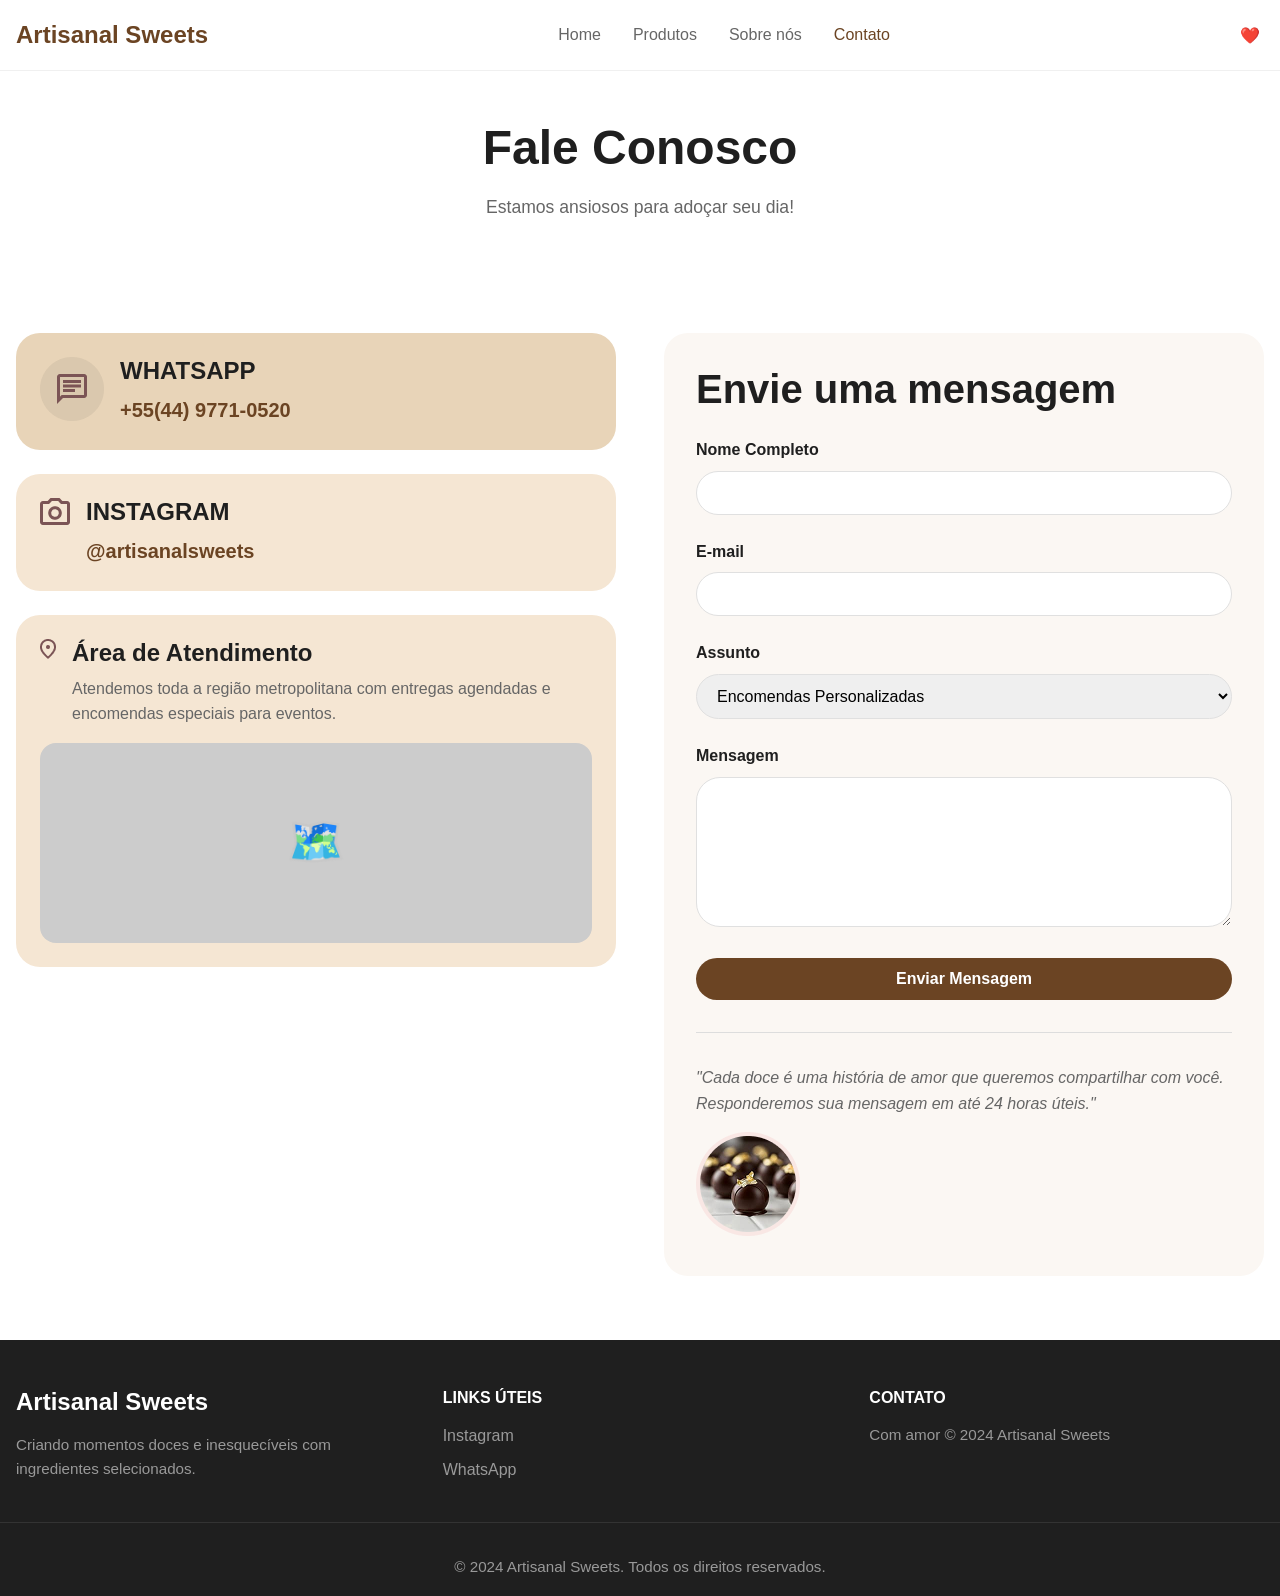
==== contato.html @ 9873045a "4 tela atualizada" ====
<!DOCTYPE html>
<html lang="pt-BR">
<head>
    <meta charset="UTF-8">
    <meta name="viewport" content="width=device-width, initial-scale=1.0">
    <title>Contato - Artisanal Sweets</title>
    <link rel="stylesheet" href="styles.css">
</head>
<body>
    <!-- NAVEGAÇÃO -->
    <nav>
        <div class="container">
            <a href="index.html" class="logo">Artisanal Sweets</a>
            <ul class="nav-links">
                <li><a href="index.html">Home</a></li>
                <li><a href="produtos.html">Produtos</a></li>
                <li><a href="sobre.html">Sobre nós</a></li>
                <li><a href="contato.html" class="active">Contato</a></li>
            </ul>
            <span class="heart-icon">❤️</span>
        </div>
    </nav>

    <!-- HEADER -->
    <section style="padding: 3rem 0; text-align: center;">
        <div class="container">
            <h1>Fale Conosco</h1>
            <p style="font-size: 1.1rem; margin-top: 1rem;">
                Estamos ansiosos para adoçar seu dia!
            </p>
        </div>
    </section>

    <!-- CONTEÚDO PRINCIPAL -->
    <section style="padding: 4rem 0;">
        <div class="container">
            <div style="display: grid; grid-template-columns: 1fr 1fr; gap: 3rem;">
                <!-- LEFT - CONTACT INFO -->
                <div>
                    <!-- WhatsApp -->
                    <div style="background-color: #E8D4B8; border-radius: 1.5rem; padding: 1.5rem; margin-bottom: 1.5rem;">
                        <div style="display: flex; gap: 1rem; align-items: flex-start;">
                            <img src="png/Overlay.png" alt="img whatsapp">
                            <div>
                                <h3 style="color: var(--text-dark); margin-bottom: 0.5rem;">WHATSAPP</h3>
                                <p style="color: var(--primary-color); font-weight: 600; font-size: 1.25rem;">+55(44) 9771-0520</p>
                            </div>
                        </div>
                    </div>

                    <!-- Instagram -->
                    <div style="background-color: var(--accent-light); border-radius: 1.5rem; padding: 1.5rem; margin-bottom: 1.5rem;">
                        <div style="display: flex; gap: 1rem; align-items: flex-start;">
                            <img src="png/Icon-foto.png" alt="Icone foto instagram">
                            <div>
                                <h3 style="color: var(--text-dark); margin-bottom: 0.5rem;">INSTAGRAM</h3>
                                <p style="color: var(--primary-color); font-weight: 600; font-size: 1.25rem;">@artisanalsweets</p>
                            </div>
                        </div>
                    </div>

                    <!-- Área de Atendimento -->
                    <div style="background-color: var(--accent-light); border-radius: 1.5rem; padding: 1.5rem;">
                        <div style="display: flex; gap: 1rem; align-items: flex-start; margin-bottom: 1rem;">
                            <img src="png/Icon-loc.png" alt="Icone foto localidade">
                            <div>
                                <h3 style="color: var(--text-dark); margin-bottom: 0.5rem;">Área de Atendimento</h3>
                                <p style="color: var(--text-gray);">
                                    Atendemos toda a região metropolitana com entregas agendadas e encomendas especiais para eventos.
                                </p>
                            </div>
                        </div>
                        <div style="background-color: #CCC; border-radius: 1rem; height: 200px; display: flex; align-items: center; justify-content: center; font-size: 3rem;">
                            🗺️
                        </div>
                    </div>
                </div>

                <!-- RIGHT - FORM -->
                <div style="background-color: var(--accent-lighter); border-radius: 1.5rem; padding: 2rem;">
                    <h2 style="margin-bottom: 1.5rem;">Envie uma mensagem</h2>
                    <form onsubmit="enviarFormulario(event)">
                        <!-- Nome -->
                        <div class="form-group">
                            <label for="nome">Nome Completo</label>
                            <input type="text" id="nome" name="nome" required>
                        </div>

                        <!-- Email -->
                        <div class="form-group">
                            <label for="email">E-mail</label>
                            <input type="email" id="email" name="email" required>
                        </div>

                        <!-- Assunto -->
                        <div class="form-group">
                            <label for="assunto">Assunto</label>
                            <select id="assunto" name="assunto" required>
                                <option>Encomendas Personalizadas</option>
                                <option>Dúvidas sobre Produtos</option>
                                <option>Sugestões e Feedback</option>
                                <option>Parcerias</option>
                                <option>Outro</option>
                            </select>
                        </div>

                        <!-- Mensagem -->
                        <div class="form-group">
                            <label for="mensagem">Mensagem</label>
                            <textarea id="mensagem" name="mensagem" required></textarea>
                        </div>

                        <!-- Submit -->
                        <button type="submit" class="btn btn-primary btn-block" style="padding: 0.75rem 2rem; font-size: 1rem;">
                            Enviar Mensagem
                        </button>
                    </form>

                    <!-- Testimonial -->
                    <div style="margin-top: 2rem; padding-top: 2rem; border-top: 1px solid #DDD;">
                        <p style="color: var(--text-gray); font-style: italic; margin-bottom: 1rem;">
                            "Cada doce é uma história de amor que queremos compartilhar com você. Responderemos sua mensagem em até 24 horas úteis."
                        </p>
                        <img src="png/img-feed-cliente.png" alt="dilema">
                    </div>
                </div>
            </div>
        </div>
    </section>

    <!-- FOOTER -->
    <footer>
        <div class="container">
            <div>
                <h3>Artisanal Sweets</h3>
                <p>Criando momentos doces e inesquecíveis com ingredientes selecionados.</p>
            </div>
            <div>
                <h4>LINKS ÚTEIS</h4>
                <ul>
                    <li><a href="https://instagram.com/artisanalsweets" target="_blank">Instagram</a></li>
                    <li><a href="https://wa.me/5511999998888" target="_blank">WhatsApp</a></li>
                </ul>
            </div>
            <div>
                <h4>CONTATO</h4>
                <p>Com amor © 2024 Artisanal Sweets</p>
            </div>
        </div>
        <div class="footer-bottom">
            <p>© 2024 Artisanal Sweets. Todos os direitos reservados.</p>
        </div>
    </footer>

    <script>
        function enviarFormulario(event) {
            event.preventDefault();
            
            const nome = document.getElementById('nome').value;
            const email = document.getElementById('email').value;
            const assunto = document.getElementById('assunto').value;
            const mensagem = document.getElementById('mensagem').value;
            
            // Aqui você pode enviar os dados para um servidor
            // Por enquanto, apenas mostramos um alerta
            alert(`Obrigado ${nome}! Responderemos sua mensagem em até 24 horas úteis.`);
            
            // Limpar o formulário
            event.target.reset();
        }
    </script>
</body>
</html>
---- styles.css ----
/* ============================================
   ARTISANAL SWEETS - ESTILOS GLOBAIS
   Design elegante e moderno para confeitaria
   ============================================ */

* {
  margin: 0;
  padding: 0;
  box-sizing: border-box;
}

:root {
  --primary-color: #6B4423;
  --primary-dark: #5A3A1F;
  --primary-light: #D4B5A0;
  --accent-light: #F5E6D3;
  --accent-lighter: #FBF7F3;
  --text-dark: #1F1F1F;
  --text-gray: #666666;
  --border-color: #E0E0E0;
  --shadow: 0 4px 6px rgba(0, 0, 0, 0.1);
  --shadow-lg: 0 10px 25px rgba(0, 0, 0, 0.15);
}

html {
  scroll-behavior: smooth;
}

body {
  font-family: 'Segoe UI', Tahoma, Geneva, Verdana, sans-serif;
  color: var(--text-dark);
  background-color: #FFFFFF;
  line-height: 1.6;
}

/* ============================================
   TIPOGRAFIA
   ============================================ */

h1, h2, h3, h4, h5, h6 {
  font-weight: 700;
  line-height: 1.2;
}

h1 {
  font-size: 3rem;
}

h2 {
  font-size: 2.5rem;
}

h3 {
  font-size: 1.5rem;
}

p {
  font-size: 1rem;
  color: var(--text-gray);
}

/* ============================================
   CONTAINER E LAYOUT
   ============================================ */

.container {
  max-width: 1280px;
  margin: 0 auto;
  padding: 0 1rem;
}

/* ============================================
   NAVEGAÇÃO
   ============================================ */

nav {
  position: sticky;
  top: 0;
  z-index: 50;
  background-color: rgba(255, 255, 255, 0.8);
  backdrop-filter: blur(10px);
  border-bottom: 1px solid #F0F0F0;
}

nav .container {
  display: flex;
  justify-content: space-between;
  align-items: center;
  padding: 1rem;
}

nav .logo {
  font-size: 1.5rem;
  font-weight: 700;
  color: var(--primary-color);
  text-decoration: none;
}

nav .nav-links {
  display: flex;
  gap: 2rem;
  align-items: center;
  list-style: none;
}

nav .nav-links a {
  text-decoration: none;
  color: var(--text-gray);
  font-weight: 500;
  transition: color 0.3s ease;
}

nav .nav-links a:hover,
nav .nav-links a.active {
  color: var(--primary-color);
}

nav .heart-icon {
  width: 1.5rem;
  height: 1.5rem;
  color: var(--primary-color);
}

/* ============================================
   BOTÕES
   ============================================ */

.btn {
  display: inline-block;
  padding: 0.75rem 2rem;
  border-radius: 50px;
  font-weight: 600;
  text-decoration: none;
  transition: all 0.3s ease;
  border: none;
  cursor: pointer;
  font-size: 1rem;
}

.btn-primary {
  background-color: var(--primary-color);
  color: white;
}

.btn-primary:hover {
  background-color: var(--primary-dark);
  box-shadow: var(--shadow-lg);
}

.btn-secondary {
  background-color: transparent;
  color: var(--primary-color);
  border: 2px solid var(--primary-color);
}

.btn-secondary:hover {
  background-color: var(--accent-lighter);
}

.btn-block {
  width: 100%;
  display: block;
  text-align: center;
}

/* ============================================
   CARDS
   ============================================ */

.card {
  background-color: white;
  border-radius: 1.5rem;
  overflow: hidden;
  box-shadow: var(--shadow);
  transition: box-shadow 0.3s ease;
}

.card:hover {
  box-shadow: var(--shadow-lg);
}

.card-image {
  width: 100%;
  height: 16rem;
  background: linear-gradient(135deg, #D4B5A0 0%, #8B6F47 100%);
  display: flex;
  align-items: center;
  justify-content: center;
  font-size: 3.5rem;
}

.card-body {
  padding: 1.5rem;
}

.card-category {
  display: inline-block;
  background-color: var(--accent-light);
  color: var(--primary-color);
  padding: 0.25rem 0.75rem;
  border-radius: 50px;
  font-size: 0.75rem;
  font-weight: 600;
  margin-bottom: 0.75rem;
  text-transform: uppercase;
}

.card-title {
  font-size: 1.25rem;
  font-weight: 700;
  color: var(--text-dark);
  margin-bottom: 0.5rem;
}

.card-description {
  font-size: 0.9rem;
  color: var(--text-gray);
  margin-bottom: 1rem;
}

.card-price {
  font-size: 1.75rem;
  font-weight: 700;
  color: var(--primary-color);
  margin-bottom: 1rem;
}

/* ============================================
   GRID
   ============================================ */

.grid {
  display: grid;
  gap: 2rem;
}

.grid-2 {
  grid-template-columns: repeat(auto-fit, minmax(300px, 1fr));
}

.grid-3 {
  grid-template-columns: repeat(auto-fit, minmax(300px, 1fr));
}

@media (min-width: 768px) {
  .grid-2 {
    grid-template-columns: repeat(2, 1fr);
  }
  
  .grid-3 {
    grid-template-columns: repeat(3, 1fr);
  }
}

/* ============================================
   SEÇÕES
   ============================================ */

section {
  padding: 4rem 0;
}

.section-header {
  margin-bottom: 3rem;
}

.section-label {
  font-size: 0.875rem;
  font-weight: 600;
  color: var(--primary-color);
  text-transform: uppercase;
  letter-spacing: 1px;
  margin-bottom: 0.5rem;
}

.section-title {
  font-size: 2.5rem;
  font-weight: 700;
  color: var(--text-dark);
  margin-bottom: 1rem;
}

.section-subtitle {
  font-size: 1.1rem;
  color: var(--text-gray);
  max-width: 600px;
}

/* ============================================
   HERO SECTION
   ============================================ */

.hero {
  background: linear-gradient(to bottom, #FBF7F3, white);
  padding: 5rem 0;
}

.hero-content {
  display: grid;
  grid-template-columns: 1fr 1fr;
  gap: 3rem;
  align-items: center;
}

.hero-text h1 {
  font-size: 3.5rem;
  margin-bottom: 1.5rem;
  line-height: 1.2;
}

.hero-text p {
  font-size: 1.1rem;
  margin-bottom: 2rem;
  line-height: 1.8;
}

.hero-buttons {
  display: flex;
  gap: 1rem;
  flex-wrap: wrap;
}

.hero-grid {
  display: grid;
  grid-template-columns: repeat(2, 1fr);
  gap: 1rem;
  height: 100%;
}

.hero-grid-item {
  border-radius: 2rem;
  display: flex;
  align-items: center;
  justify-content: center;
  font-size: 3rem;
  min-height: 200px;
}

@media (max-width: 768px) {
  .hero-content {
    grid-template-columns: 1fr;
  }
  
  .hero-text h1 {
    font-size: 2.5rem;
  }
  
  .hero-buttons {
    flex-direction: column;
  }
  
  .btn {
    width: 100%;
    text-align: center;
  }
}

/* ============================================
   FEATURES SECTION
   ============================================ */

.features {
  background-color: white;
}

.feature-item {
  text-align: center;
}

.feature-icon {
  width: 4rem;
  height: 4rem;
  background-color: var(--accent-light);
  border-radius: 50%;
  display: flex;
  align-items: center;
  justify-content: center;
  margin: 0 auto 1rem;
  font-size: 2rem;
}

.feature-item h3 {
  font-size: 1.25rem;
  margin-bottom: 0.5rem;
}

.feature-item p {
  color: var(--text-gray);
}

/* ============================================
   TESTIMONIAL
   ============================================ */

.testimonial {
  background-color: var(--accent-light);
  text-align: center;
  padding: 3rem 2rem;
}

.testimonial-text {
  font-size: 1.75rem;
  font-weight: 600;
  color: var(--text-dark);
  margin-bottom: 2rem;
  font-style: italic;
}

.testimonial-author {
  display: flex;
  align-items: center;
  justify-content: center;
  gap: 1rem;
}

.testimonial-avatar {
  width: 3rem;
  height: 3rem;
  border-radius: 50%;
  background: linear-gradient(135deg, #D4B5A0 0%, #8B6F47 100%);
  display: flex;
  align-items: center;
  justify-content: center;
  font-size: 1.5rem;
}

.testimonial-info h4 {
  font-weight: 700;
  margin-bottom: 0.25rem;
}

.testimonial-info p {
  font-size: 0.9rem;
  color: var(--text-gray);
}

/* ============================================
   FORMULÁRIO
   ============================================ */

.form-group {
  margin-bottom: 1.5rem;
}

.form-group label {
  display: block;
  font-weight: 600;
  color: var(--text-dark);
  margin-bottom: 0.5rem;
}

.form-group input,
.form-group textarea,
.form-group select {
  width: 100%;
  padding: 0.75rem 1rem;
  border: 1px solid var(--border-color);
  border-radius: 50px;
  font-family: inherit;
  font-size: 1rem;
  transition: border-color 0.3s ease;
}

.form-group textarea {
  border-radius: 1.5rem;
  resize: vertical;
  min-height: 150px;
}

.form-group input:focus,
.form-group textarea:focus,
.form-group select:focus {
  outline: none;
  border-color: var(--primary-color);
}

/* ============================================
   FOOTER
   ============================================ */

footer {
  background-color: #1F1F1F;
  color: white;
  padding: 3rem 0 1rem;
}

footer .container {
  display: grid;
  grid-template-columns: repeat(auto-fit, minmax(250px, 1fr));
  gap: 2rem;
  margin-bottom: 2rem;
}

footer h3,
footer h4 {
  color: white;
  margin-bottom: 1rem;
}

footer p {
  color: #999;
  font-size: 0.95rem;
}

footer a {
  color: #999;
  text-decoration: none;
  transition: color 0.3s ease;
}

footer a:hover {
  color: white;
}

footer ul {
  list-style: none;
}

footer li {
  margin-bottom: 0.5rem;
}

.footer-bottom {
  border-top: 1px solid #333;
  padding-top: 2rem;
  text-align: center;
  color: #999;
}

/* ============================================
   FILTROS
   ============================================ */

.filters {
  display: flex;
  flex-wrap: wrap;
  gap: 0.75rem;
  margin-bottom: 2rem;
}

.filter-btn {
  padding: 0.5rem 1.5rem;
  border-radius: 50px;
  font-weight: 600;
  border: none;
  cursor: pointer;
  transition: all 0.3s ease;
  background-color: #E0E0E0;
  color: var(--text-gray);
}

.filter-btn.active {
  background-color: var(--primary-color);
  color: white;
}

.filter-btn:hover {
  background-color: #D0D0D0;
}

.filter-btn.active:hover {
  background-color: var(--primary-dark);
}

/* ============================================
   RESPONSIVE
   ============================================ */

@media (max-width: 768px) {
  h1 {
    font-size: 2rem;
  }
  
  h2 {
    font-size: 1.75rem;
  }
  
  section {
    padding: 2rem 0;
  }
  
  nav .nav-links {
    display: none;
  }
  
  .grid-3 {
    grid-template-columns: 1fr;
  }
}

@media (max-width: 480px) {
  .container {
    padding: 0 0.75rem;
  }
  
  h1 {
    font-size: 1.75rem;
  }
  
  h2 {
    font-size: 1.5rem;
  }
  
  .btn {
    padding: 0.6rem 1.5rem;
    font-size: 0.9rem;
  }
}
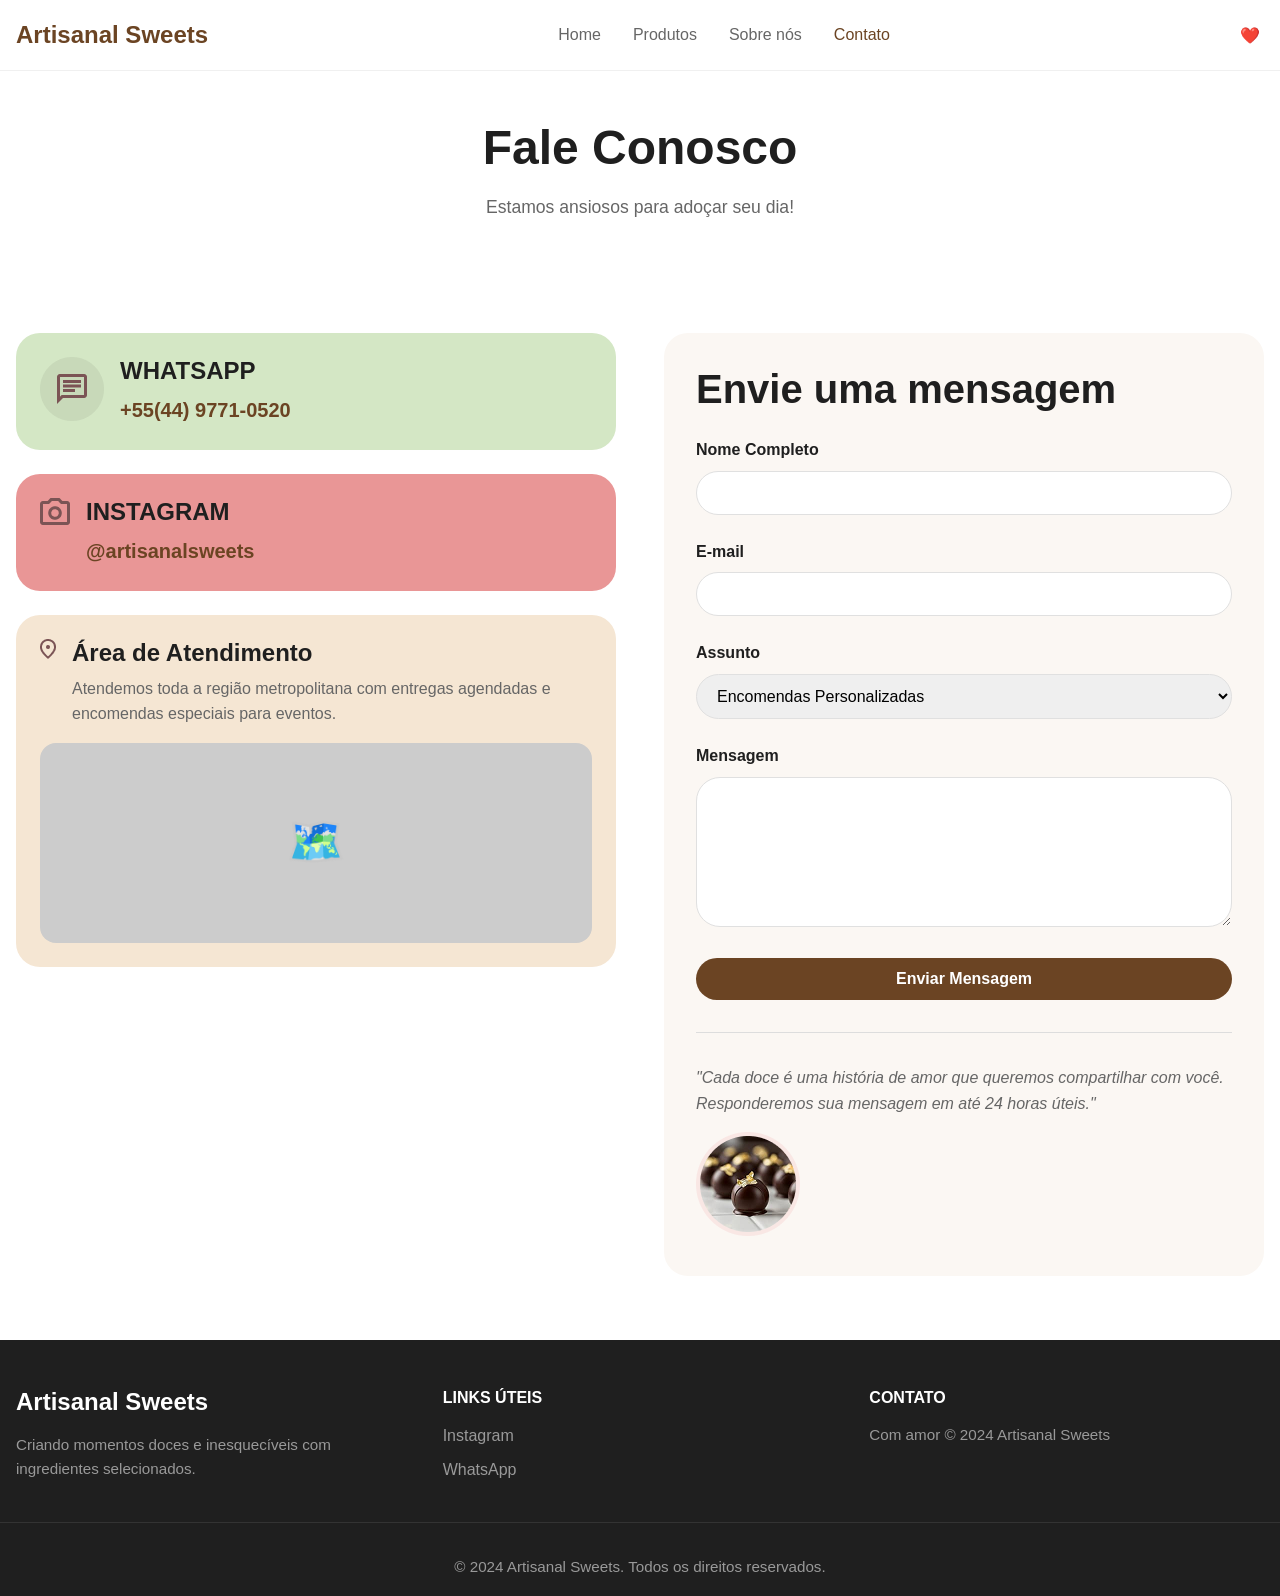
==== commit 829a75e5: "cores produtos" ====
--- a/contato.html
+++ b/contato.html
@@ -38,7 +38,7 @@
                 <!-- LEFT - CONTACT INFO -->
                 <div>
                     <!-- WhatsApp -->
-                    <div style="background-color: #E8D4B8; border-radius: 1.5rem; padding: 1.5rem; margin-bottom: 1.5rem;">
+                    <div style="background-color: #d4e7c5; border-radius: 1.5rem; padding: 1.5rem; margin-bottom: 1.5rem;">
                         <div style="display: flex; gap: 1rem; align-items: flex-start;">
                             <img src="png/Overlay.png" alt="img whatsapp">
                             <div>
@@ -49,7 +49,7 @@
                     </div>
 
                     <!-- Instagram -->
-                    <div style="background-color: var(--accent-light); border-radius: 1.5rem; padding: 1.5rem; margin-bottom: 1.5rem;">
+                    <div style="background-color: #e99696; border-radius: 1.5rem; padding: 1.5rem; margin-bottom: 1.5rem;">
                         <div style="display: flex; gap: 1rem; align-items: flex-start;">
                             <img src="png/Icon-foto.png" alt="Icone foto instagram">
                             <div>
@@ -139,7 +139,7 @@
                 <h4>LINKS ÚTEIS</h4>
                 <ul>
                     <li><a href="https://instagram.com/artisanalsweets" target="_blank">Instagram</a></li>
-                    <li><a href="https://wa.me/5511999998888" target="_blank">WhatsApp</a></li>
+                    <li><a href="https://wa.me/5544977105200" target="_blank">WhatsApp</a></li>
                 </ul>
             </div>
             <div>
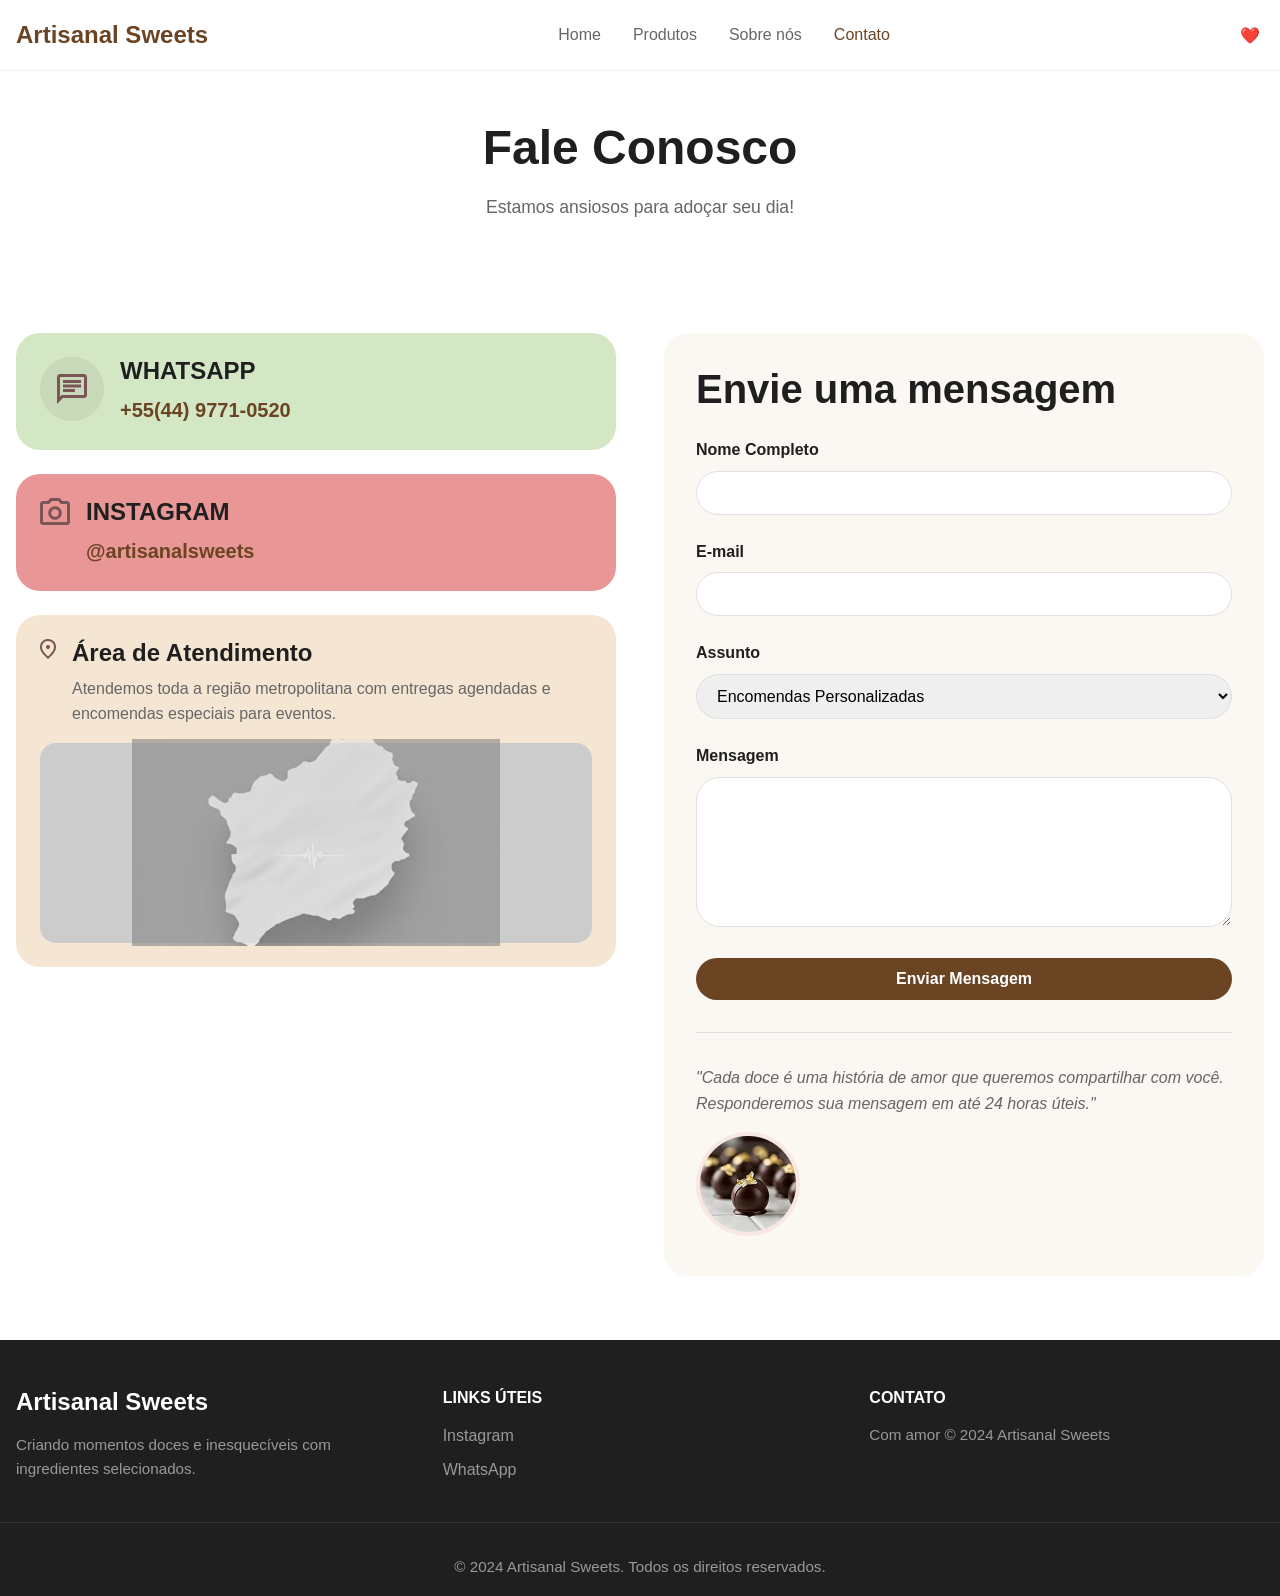
==== commit 394c4816: "Mapa de loc" ====
--- a/contato.html
+++ b/contato.html
@@ -71,7 +71,7 @@
                             </div>
                         </div>
                         <div style="background-color: #CCC; border-radius: 1rem; height: 200px; display: flex; align-items: center; justify-content: center; font-size: 3rem;">
-                            🗺️
+                            <img src="png/Map-of-service-area (1).png" alt="Mapa de localidade">
                         </div>
                     </div>
                 </div>
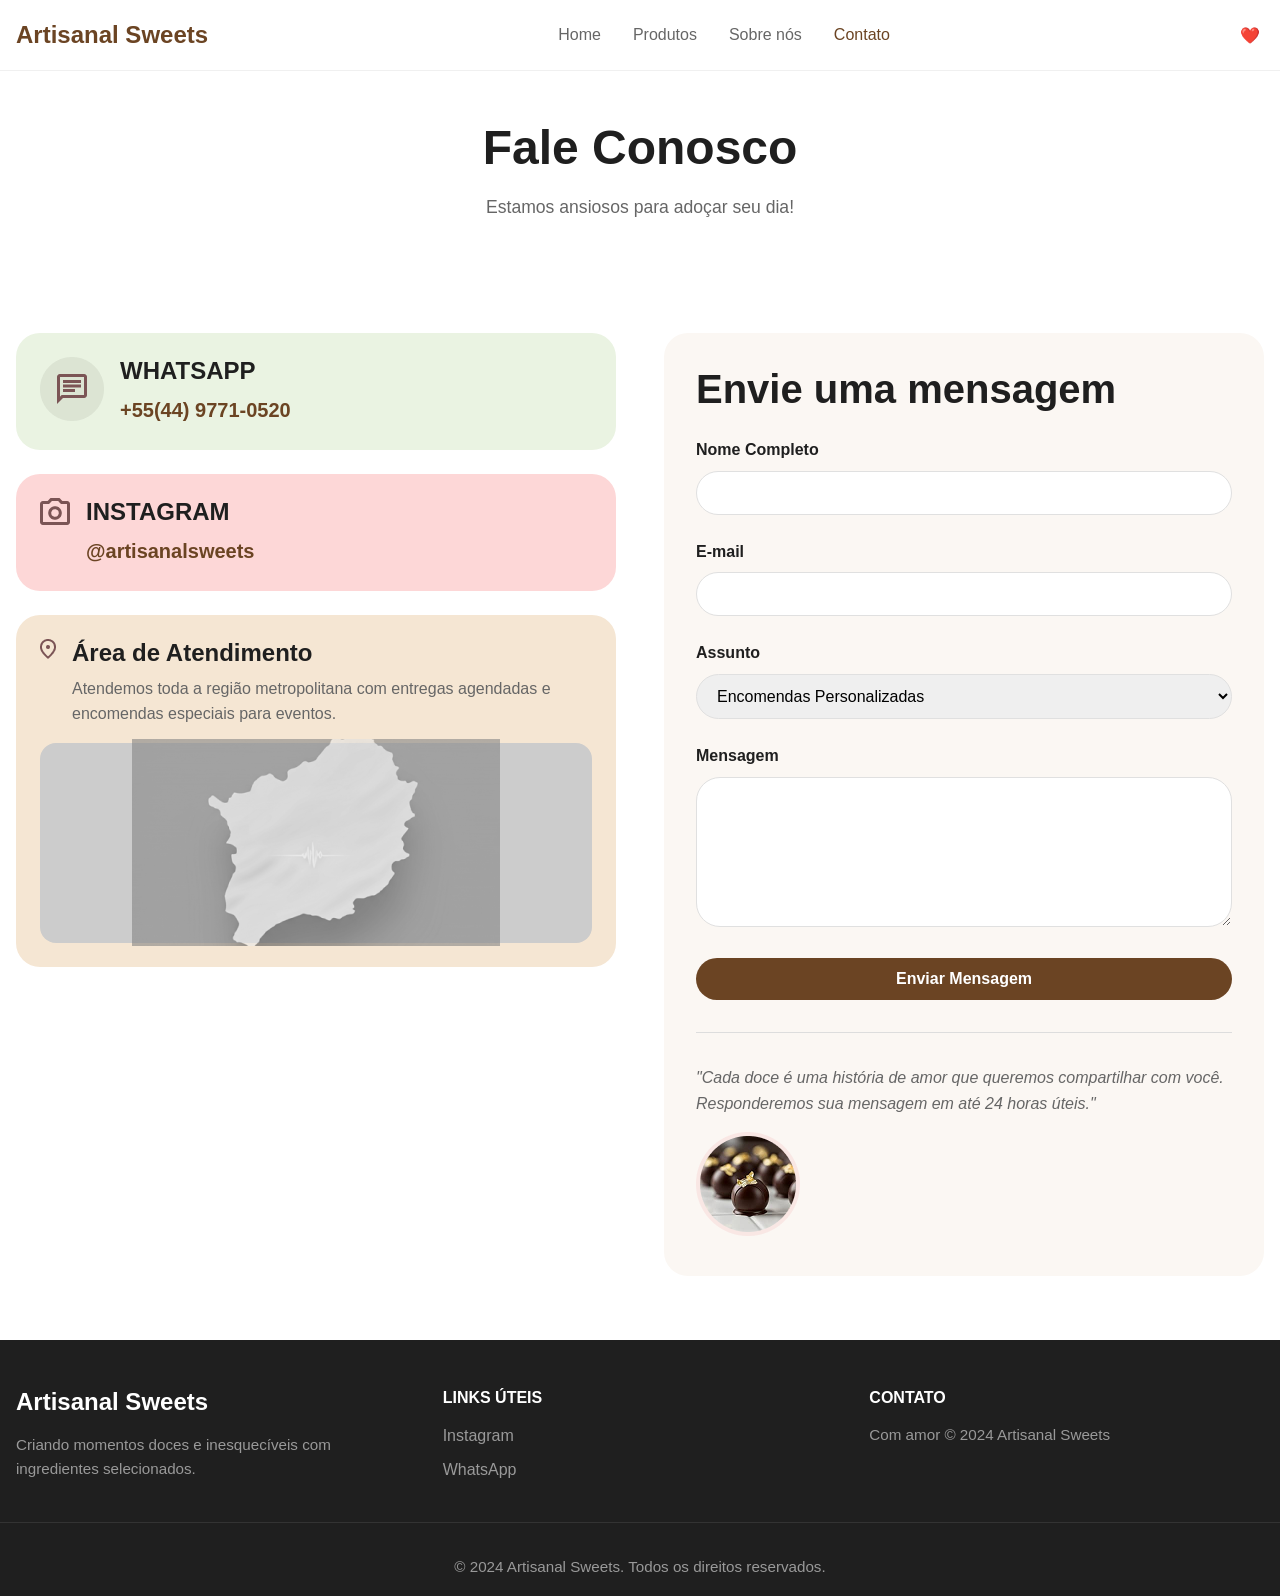
==== commit e26b425d: "commit teste" ====
--- a/contato.html
+++ b/contato.html
@@ -38,7 +38,7 @@
                 <!-- LEFT - CONTACT INFO -->
                 <div>
                     <!-- WhatsApp -->
-                    <div style="background-color: #d4e7c5; border-radius: 1.5rem; padding: 1.5rem; margin-bottom: 1.5rem;">
+                    <div style="background-color: #eaf3e2; border-radius: 1.5rem; padding: 1.5rem; margin-bottom: 1.5rem;">
                         <div style="display: flex; gap: 1rem; align-items: flex-start;">
                             <img src="png/Overlay.png" alt="img whatsapp">
                             <div>
@@ -49,7 +49,7 @@
                     </div>
 
                     <!-- Instagram -->
-                    <div style="background-color: #e99696; border-radius: 1.5rem; padding: 1.5rem; margin-bottom: 1.5rem;">
+                    <div style="background-color: #fdd7d7; border-radius: 1.5rem; padding: 1.5rem; margin-bottom: 1.5rem;">
                         <div style="display: flex; gap: 1rem; align-items: flex-start;">
                             <img src="png/Icon-foto.png" alt="Icone foto instagram">
                             <div>
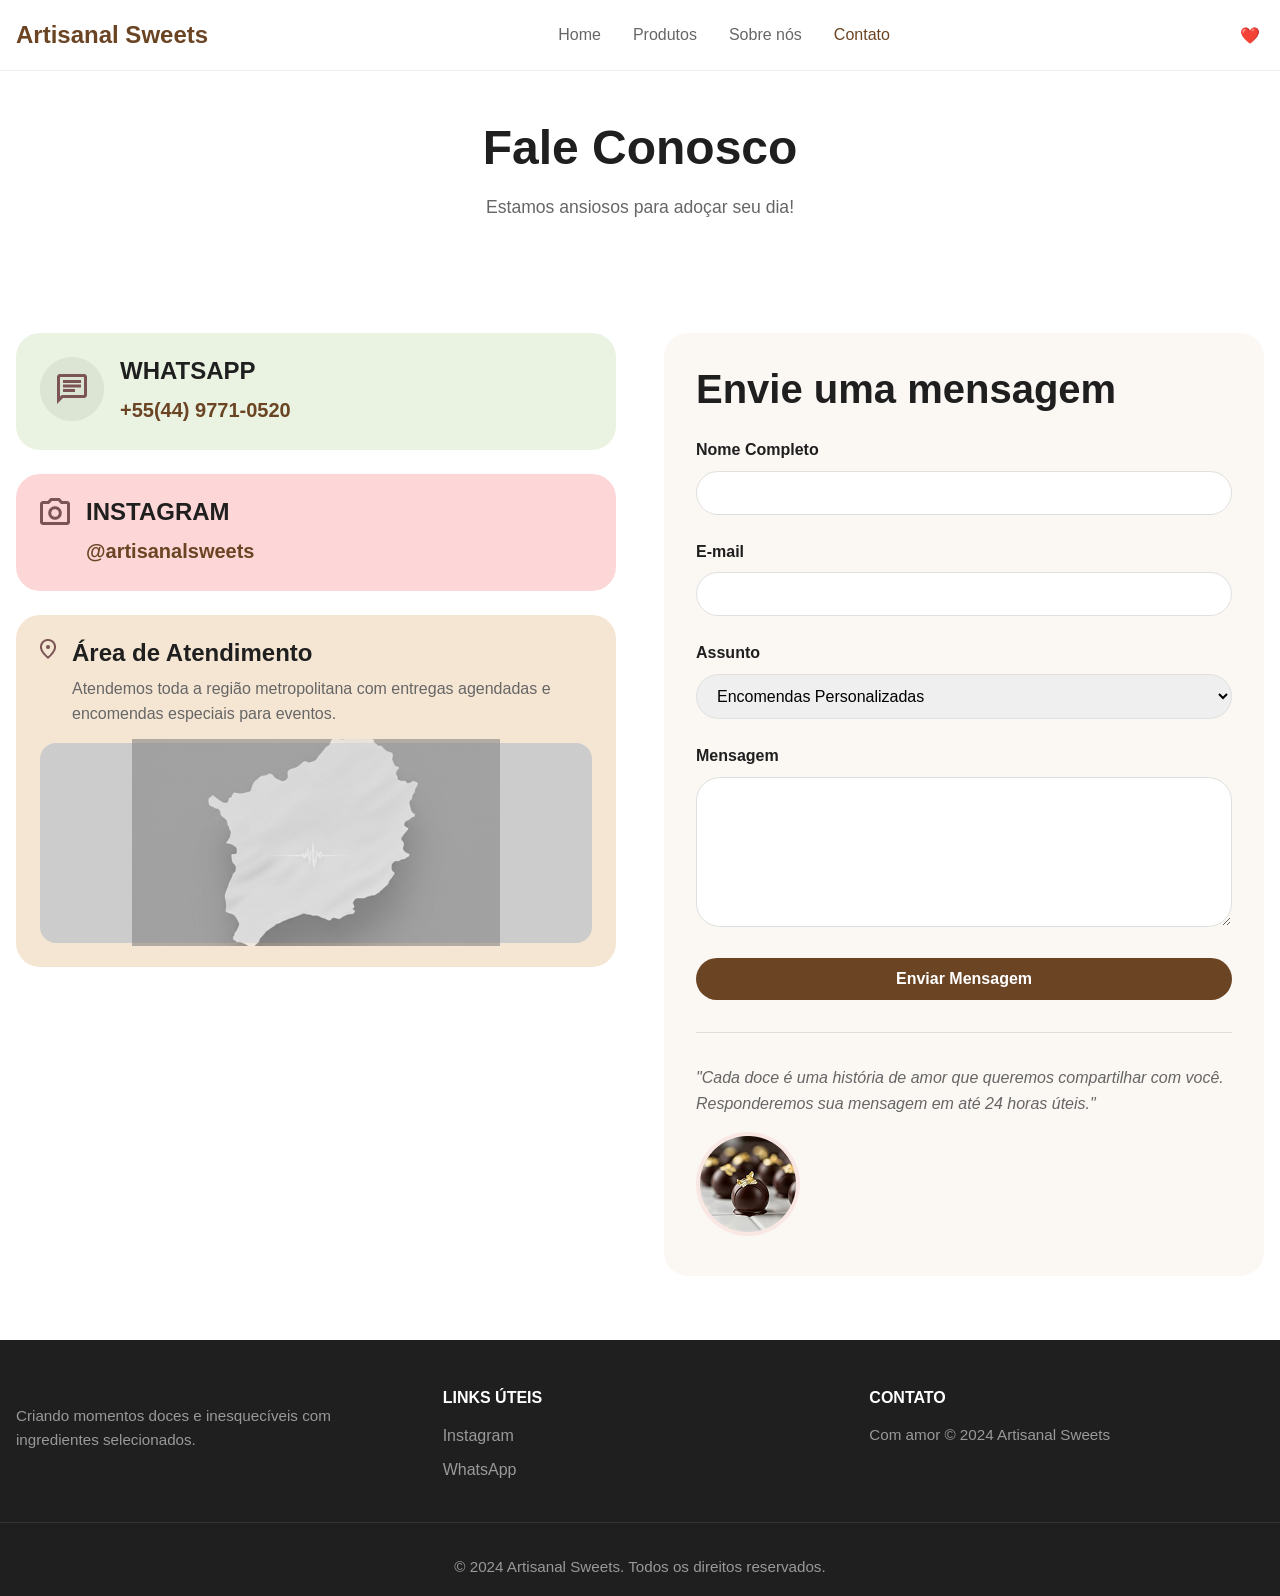
==== commit ba42009a: "fonte alterada" ====
--- a/contato.html
+++ b/contato.html
@@ -132,7 +132,7 @@
     <footer>
         <div class="container">
             <div>
-                <h3>Artisanal Sweets</h3>
+                <h3 style="font-family: 'Times New Roman', Times, serif;" Artisanal Sweets></h3>
                 <p>Criando momentos doces e inesquecíveis com ingredientes selecionados.</p>
             </div>
             <div>
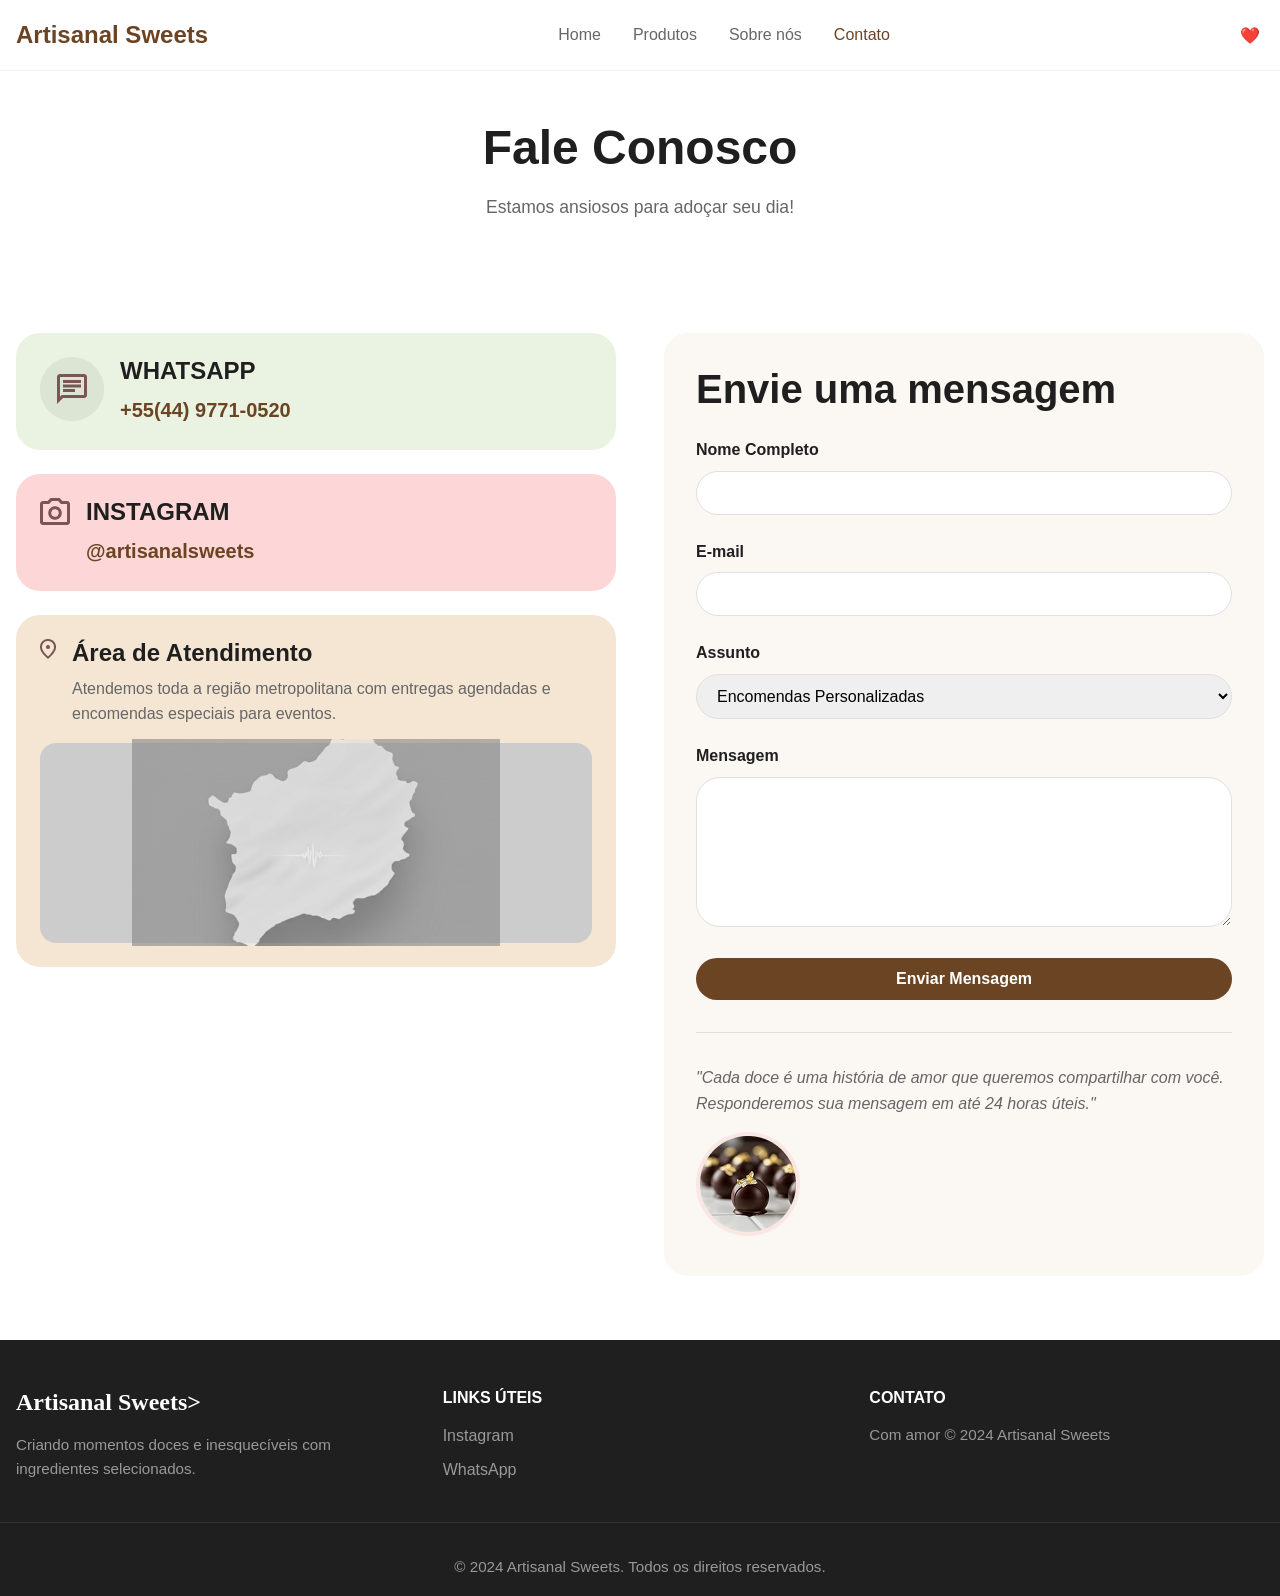
==== commit 81a13450: "alteracoes" ====
--- a/contato.html
+++ b/contato.html
@@ -132,7 +132,7 @@
     <footer>
         <div class="container">
             <div>
-                <h3 style="font-family: 'Times New Roman', Times, serif;" Artisanal Sweets></h3>
+                <h3 style="font-family: 'Times New Roman', Times, serif;">Artisanal Sweets></h3>
                 <p>Criando momentos doces e inesquecíveis com ingredientes selecionados.</p>
             </div>
             <div>
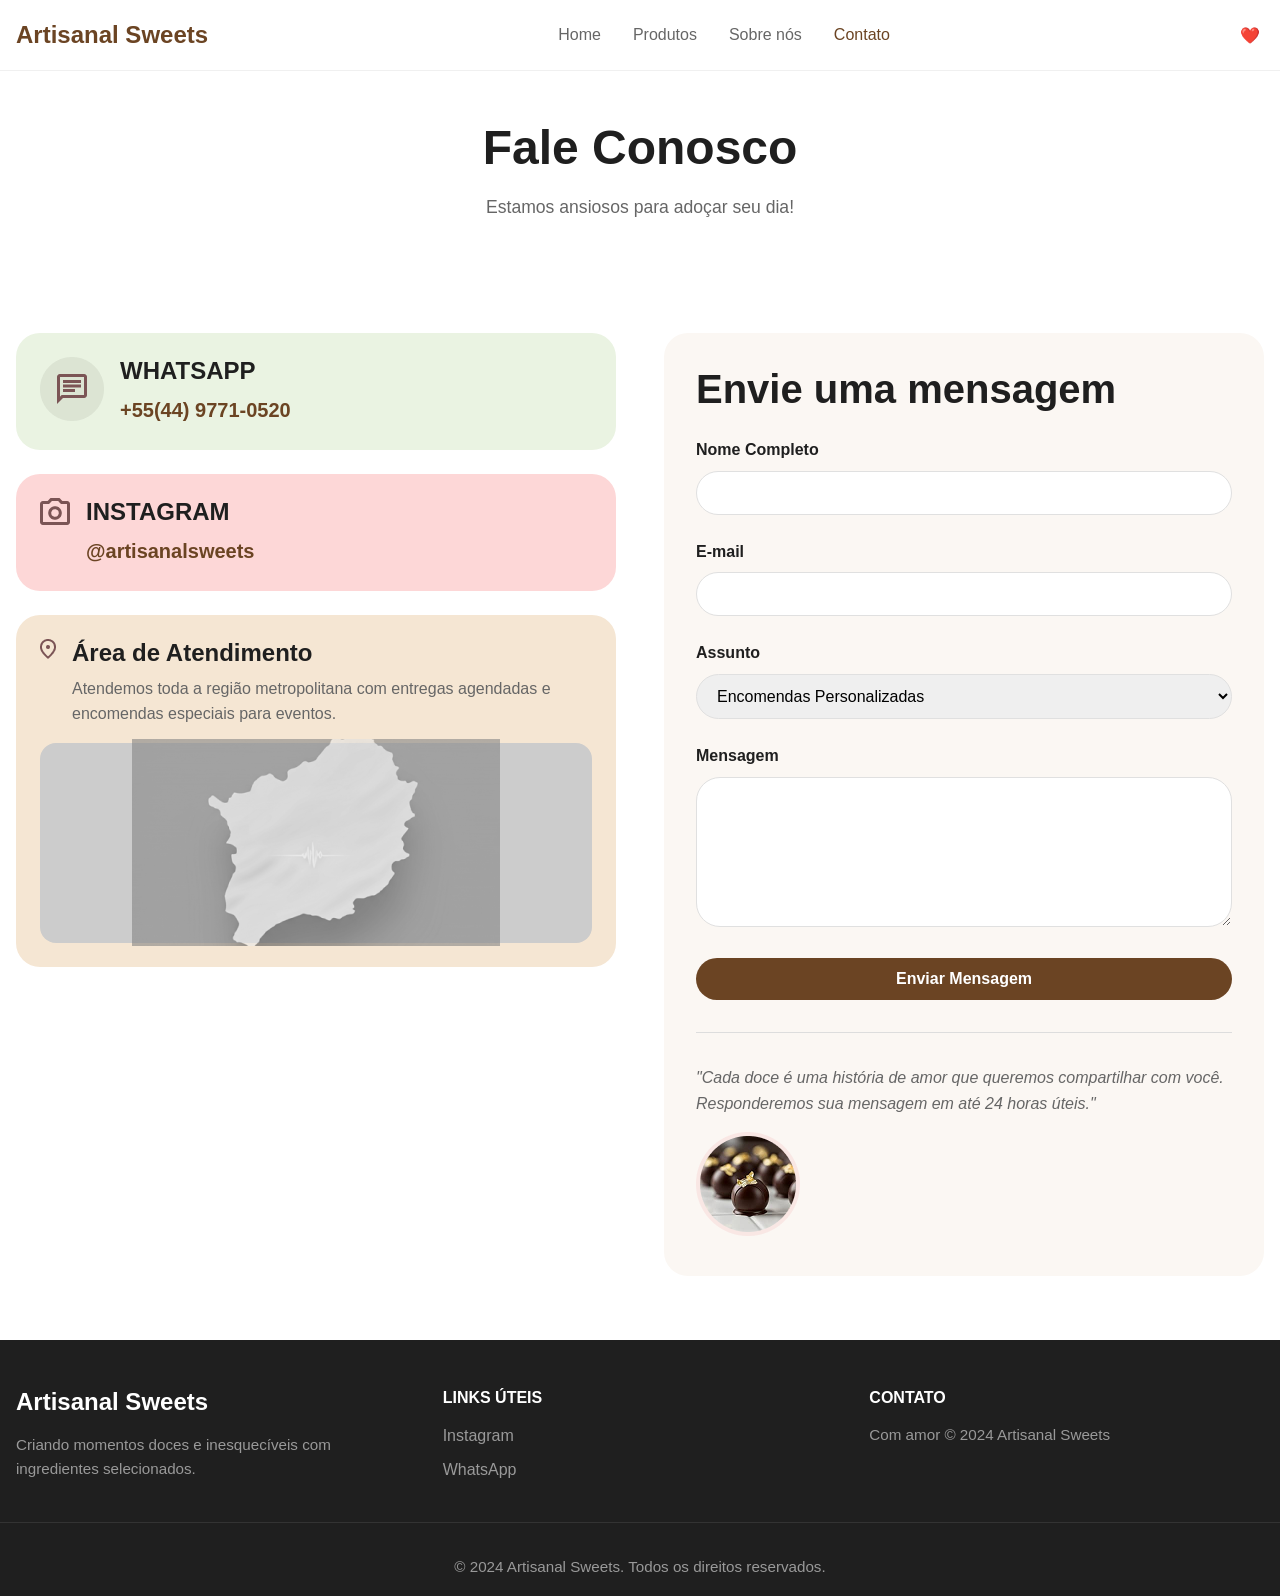
==== commit a09a0b7a: "alteracao final" ====
--- a/contato.html
+++ b/contato.html
@@ -132,7 +132,7 @@
     <footer>
         <div class="container">
             <div>
-                <h3 style="font-family: 'Times New Roman', Times, serif;">Artisanal Sweets></h3>
+                <h3>Artisanal Sweets</h3>
                 <p>Criando momentos doces e inesquecíveis com ingredientes selecionados.</p>
             </div>
             <div>
